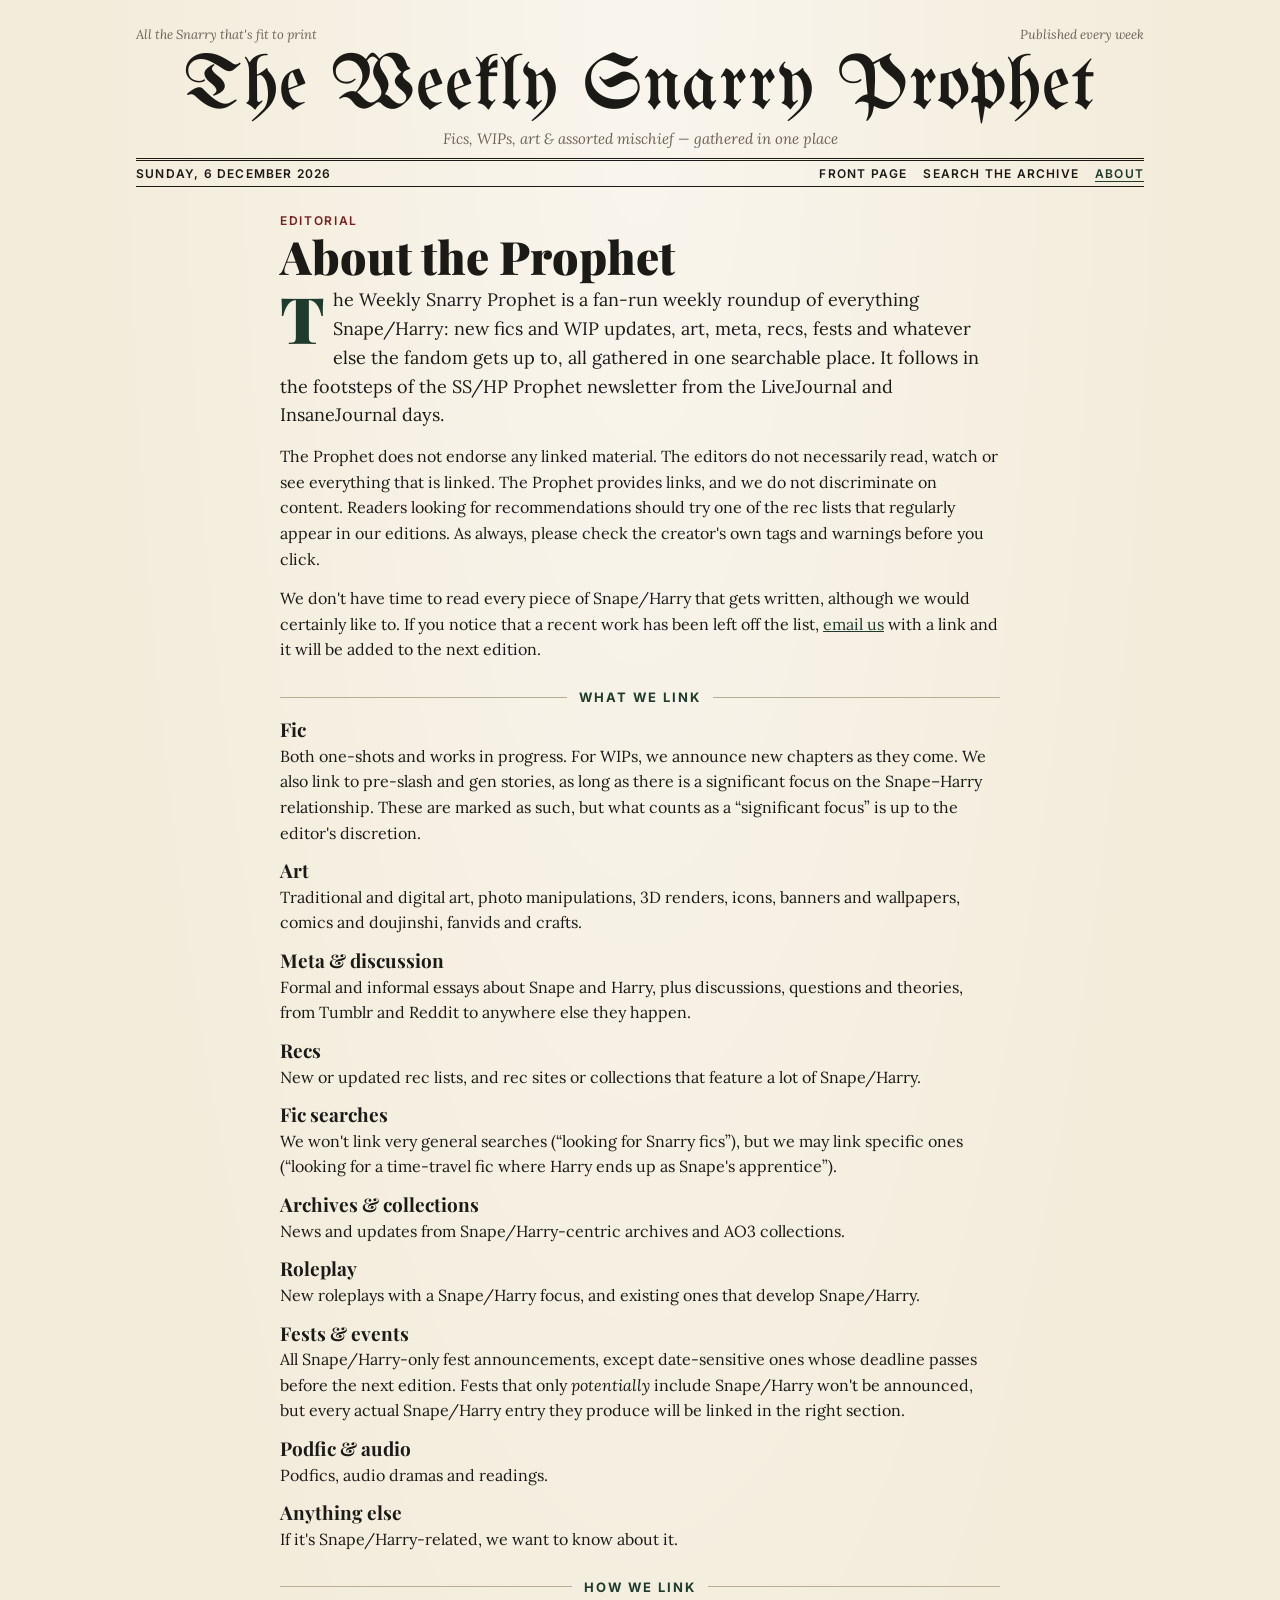
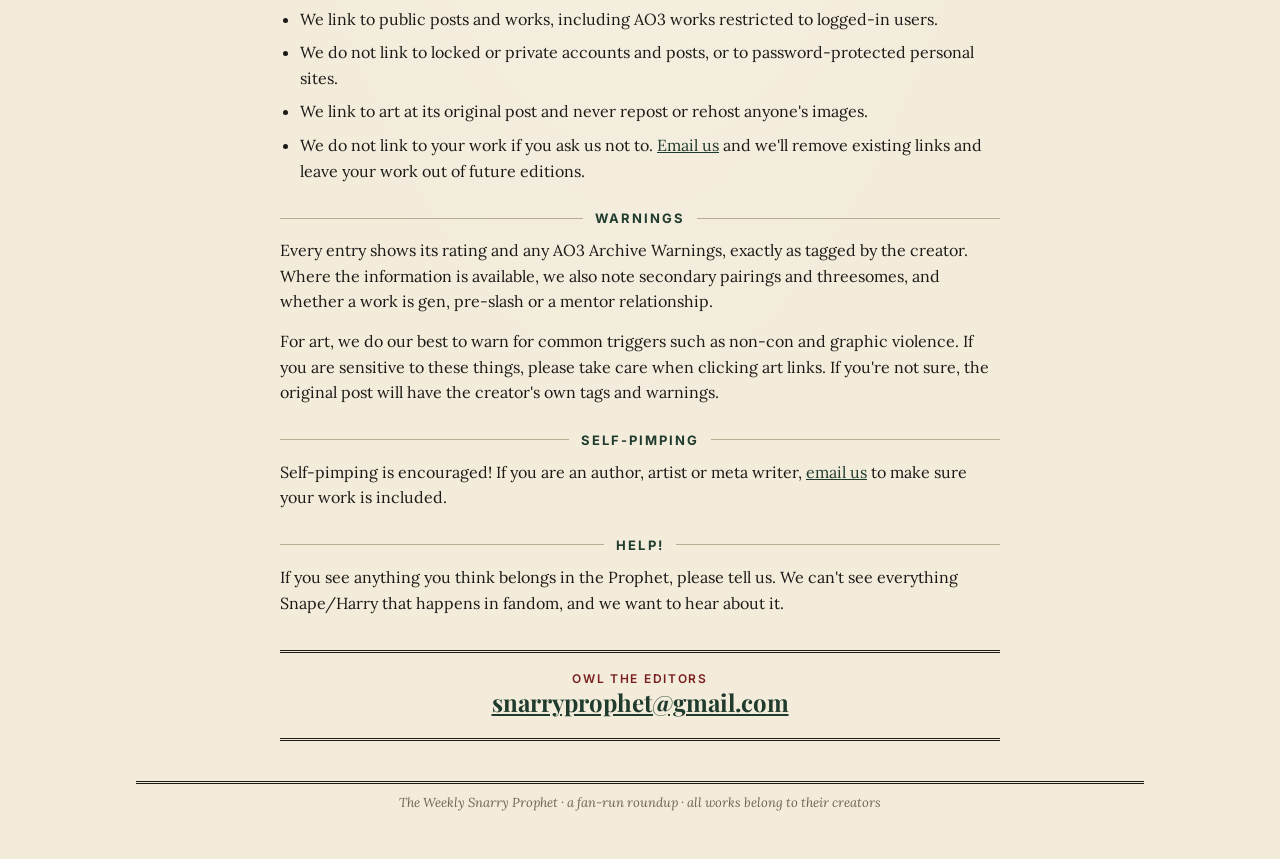
==== about.html @ cd3b4262 "Add files via upload" ====
<!doctype html>
<html lang="en">
<head>
<meta charset="utf-8">
<meta name="viewport" content="width=device-width, initial-scale=1">
<title>About the Prophet · The Weekly Snarry Prophet</title>
<meta name="description" content="What the Weekly Snarry Prophet links to, how, and how to get your work included.">
<link rel="preconnect" href="https://fonts.googleapis.com">
<link rel="preconnect" href="https://fonts.gstatic.com" crossorigin>
<link href="https://fonts.googleapis.com/css2?family=UnifrakturMaguntia&family=Playfair+Display:wght@700;900&family=Lora:ital,wght@0,400;0,600;1,400&family=Inter:wght@400;500;600;700&display=swap" rel="stylesheet">
<link rel="stylesheet" href="style.css?v=5">
<script src="common.js?v=5"></script>
</head>
<body>
<div class="page">
  <header class="masthead">
    <div class="ears"><span>All the Snarry that's fit to print</span><span>Published every week</span></div>
    <h1><a href="index.html">The Weekly Snarry Prophet</a></h1>
    <div class="motto">Fics, WIPs, art &amp; assorted mischief — gathered in one place</div>
    <div class="dateline">
      <span id="today"></span>
      <nav><a href="index.html">Front Page</a><a href="search.html">Search the Archive</a><a href="about.html" class="active">About</a></nav>
    </div>
  </header>

  <main class="prose">
    <div class="kicker">Editorial</div>
    <h2 class="headline">About the Prophet</h2>

    <p class="lede">The Weekly Snarry Prophet is a fan-run weekly roundup of everything Snape/Harry: new fics and WIP updates, art, meta, recs, fests and whatever else the fandom gets up to, all gathered in one searchable place. It follows in the footsteps of the SS/HP Prophet newsletter from the LiveJournal and InsaneJournal days.</p>

    <p>The Prophet does not endorse any linked material. The editors do not necessarily read, watch or see everything that is linked. The Prophet provides links, and we do not discriminate on content. Readers looking for recommendations should try one of the rec lists that regularly appear in our editions. As always, please check the creator's own tags and warnings before you click.</p>

    <p>We don't have time to read every piece of Snape/Harry that gets written, although we would certainly like to. If you notice that a recent work has been left off the list, <a href="mailto:snarryprophet@gmail.com">email us</a> with a link and it will be added to the next edition.</p>

    <div class="rubric">What we link</div>
    <dl class="kinds">
      <dt>Fic</dt>
      <dd>Both one-shots and works in progress. For WIPs, we announce new chapters as they come. We also link to pre-slash and gen stories, as long as there is a significant focus on the Snape–Harry relationship. These are marked as such, but what counts as a “significant focus” is up to the editor's discretion.</dd>
      <dt>Art</dt>
      <dd>Traditional and digital art, photo manipulations, 3D renders, icons, banners and wallpapers, comics and doujinshi, fanvids and crafts.</dd>
      <dt>Meta &amp; discussion</dt>
      <dd>Formal and informal essays about Snape and Harry, plus discussions, questions and theories, from Tumblr and Reddit to anywhere else they happen.</dd>
      <dt>Recs</dt>
      <dd>New or updated rec lists, and rec sites or collections that feature a lot of Snape/Harry.</dd>
      <dt>Fic searches</dt>
      <dd>We won't link very general searches (“looking for Snarry fics”), but we may link specific ones (“looking for a time-travel fic where Harry ends up as Snape's apprentice”).</dd>
      <dt>Archives &amp; collections</dt>
      <dd>News and updates from Snape/Harry-centric archives and AO3 collections.</dd>
      <dt>Roleplay</dt>
      <dd>New roleplays with a Snape/Harry focus, and existing ones that develop Snape/Harry.</dd>
      <dt>Fests &amp; events</dt>
      <dd>All Snape/Harry-only fest announcements, except date-sensitive ones whose deadline passes before the next edition. Fests that only <em>potentially</em> include Snape/Harry won't be announced, but every actual Snape/Harry entry they produce will be linked in the right section.</dd>
      <dt>Podfic &amp; audio</dt>
      <dd>Podfics, audio dramas and readings.</dd>
      <dt>Anything else</dt>
      <dd>If it's Snape/Harry-related, we want to know about it.</dd>
    </dl>

    <div class="rubric">How we link</div>
    <ul class="rules">
      <li>We link to public posts and works, including AO3 works restricted to logged-in users.</li>
      <li>We do not link to locked or private accounts and posts, or to password-protected personal sites.</li>
      <li>We link to art at its original post and never repost or rehost anyone's images.</li>
      <li>We do not link to your work if you ask us not to. <a href="mailto:snarryprophet@gmail.com?subject=Please%20don't%20link%20my%20work">Email us</a> and we'll remove existing links and leave your work out of future editions.</li>
    </ul>

    <div class="rubric">Warnings</div>
    <p>Every entry shows its rating and any AO3 Archive Warnings, exactly as tagged by the creator. Where the information is available, we also note secondary pairings and threesomes, and whether a work is gen, pre-slash or a mentor relationship.</p>
    <p>For art, we do our best to warn for common triggers such as non-con and graphic violence. If you are sensitive to these things, please take care when clicking art links. If you're not sure, the original post will have the creator's own tags and warnings.</p>

    <div class="rubric">Self-pimping</div>
    <p>Self-pimping is encouraged! If you are an author, artist or meta writer, <a href="mailto:snarryprophet@gmail.com?subject=For%20the%20Prophet">email us</a> to make sure your work is included.</p>

    <div class="rubric">Help!</div>
    <p>If you see anything you think belongs in the Prophet, please tell us. We can't see everything Snape/Harry that happens in fandom, and we want to hear about it.</p>

    <div class="contact">
      <div class="kicker">Owl the editors</div>
      <a href="mailto:snarryprophet@gmail.com">snarryprophet@gmail.com</a>
    </div>
  </main>

  <footer>The Weekly Snarry Prophet · a fan-run roundup · all works belong to their creators</footer>
</div>
</body>
</html>
---- style.css ----
/* The Weekly Snarry Prophet – shared styles */
:root{
  --paper:#f3ecdb; --paper-2:#faf5e8; --ink:#1b1a17; --muted:#6b6457; --rule:#b9ad92;
  --green:#1f3b2d; --silver:#8c8f86; --red:#7a1f1f; --chip:#e7dfc9;
  --g:#77a300; --t:#d4a800; --m:#e57b00; --e:#b3001b; --nr:#8a8a8a;
}
*{box-sizing:border-box}
[hidden]{display:none !important}
html{background:var(--paper)}
body{margin:0;color:var(--ink);font:16px/1.6 "Lora",Georgia,serif;
  background:var(--paper) radial-gradient(ellipse at top, rgba(255,255,255,.5), transparent 60%)}
a{color:var(--green)}
.page{max-width:1040px;margin:0 auto;padding:0 16px 48px}

/* ---------- Masthead ---------- */
.masthead{text-align:center;padding:26px 0 0}
.masthead .ears{display:flex;justify-content:space-between;font:italic 13px "Lora",serif;color:var(--muted);gap:10px}
.masthead h1{margin:6px 0 2px;font:400 clamp(38px,8vw,78px)/1 "UnifrakturMaguntia",serif;color:var(--ink);letter-spacing:.01em}
.masthead h1 a{color:inherit;text-decoration:none}
.masthead .motto{font:italic 15px "Lora",serif;color:var(--muted);margin-bottom:10px}
.dateline{border-top:3px double var(--ink);border-bottom:1px solid var(--ink);padding:5px 0;display:flex;justify-content:space-between;
  align-items:center;gap:10px;flex-wrap:wrap;font:600 12px "Inter",sans-serif;text-transform:uppercase;letter-spacing:.1em}
.dateline nav a{color:var(--ink);text-decoration:none;margin-left:16px}
.dateline nav a:first-child{margin-left:0}
.dateline nav a.active,.dateline nav a:hover{color:var(--green);text-decoration:underline;text-underline-offset:3px}

/* ---------- Two-column layout: editions left, sidebar right ---------- */
.layout{display:grid;grid-template-columns:minmax(0,1fr) 290px;gap:0 34px;align-items:start}
.sidebar{border-left:1px solid var(--rule);padding:26px 0 0 26px;min-width:0}

/* ---------- Cover picture (top of sidebar) ---------- */
.hero{margin:0 0 6px}
.hero img{display:block;width:calc(100% - 10px);height:auto;border:1px solid var(--ink);outline:1px solid var(--ink);outline-offset:4px;margin:5px}
/* Black & white "printed" look that takes on the paper colour */
.hero.printed img{filter:grayscale(1) sepia(.18) contrast(1.18) brightness(1.03);mix-blend-mode:multiply}
.hero figcaption{margin-top:10px;font:italic 13px "Lora",serif;color:var(--muted);text-align:right}

/* ---------- Edition (one week) ---------- */
.edition{padding:26px 0 30px;border-bottom:3px double var(--rule)}
.edition:last-of-type{border-bottom:none}
.kicker{font:600 12px "Inter",sans-serif;letter-spacing:.14em;text-transform:uppercase;color:var(--red)}
.headline{font:900 clamp(30px,5vw,46px)/1.05 "Playfair Display",Georgia,serif;margin:4px 0 6px}
.standfirst{font:italic 16px "Lora",serif;color:var(--muted);margin:0 0 6px}
.rubric{display:flex;align-items:center;gap:12px;margin:26px 0 12px;font:700 13px "Inter",sans-serif;letter-spacing:.16em;text-transform:uppercase;color:var(--green)}
.rubric::before,.rubric::after{content:"";flex:1;border-top:1px solid var(--rule)}
.rubric .n{font-weight:500;color:var(--muted);letter-spacing:.05em}

/* Columns of articles, divided by thin rules like a newspaper */
.columns{display:grid;grid-template-columns:repeat(auto-fill,minmax(280px,1fr));gap:0 28px}
.item{padding:10px 0 14px;border-bottom:1px solid var(--rule);break-inside:avoid}
.item .top{display:flex;gap:9px;align-items:flex-start}
.rating{flex:0 0 auto;width:22px;height:22px;border-radius:3px;color:#fff;font:600 12px "Inter",sans-serif;display:grid;place-items:center;margin-top:4px}
.item h3{margin:0;font:700 20px/1.2 "Playfair Display",Georgia,serif}
.item h3 a{color:var(--ink);text-decoration:none}
.item h3 a:hover{color:var(--green);text-decoration:underline}
.by{font:italic 14px "Lora",serif;color:var(--muted)}
.chips{display:flex;flex-wrap:wrap;gap:5px;margin:7px 0 0}
.chip{background:var(--chip);border-radius:2px;padding:0 7px;font:12px/1.7 "Inter",sans-serif}
.chip.warn{background:#f1d9d6;color:var(--red)}
.chip.kind{background:var(--green);color:#efe7cf}
.notes{margin:6px 0 0;font-size:15px}
.added{font:12px "Inter",sans-serif;color:var(--muted);margin-top:5px}

/* One-line entries on the front page, stacked under each other */
.stack .item.line{padding:9px 0}
.item.line .row{display:flex;flex-wrap:wrap;align-items:center;gap:6px 8px}
.item.line .rating{margin-top:0}
.item.line h3{margin-right:2px}
.item.line .by{margin-right:4px}
.item.line .notes{margin:4px 0 0}
.item.line.rated .notes{margin-left:30px}

/* ---------- Pager & archive ---------- */
.pager{display:flex;justify-content:space-between;align-items:center;gap:10px;border-top:1px solid var(--ink);border-bottom:1px solid var(--ink);padding:8px 0;margin-top:6px;font:600 13px "Inter",sans-serif;text-transform:uppercase;letter-spacing:.08em}
.pager button{background:none;border:none;font:inherit;color:var(--green);cursor:pointer;padding:4px 0;text-transform:inherit;letter-spacing:inherit}
.pager button:disabled{color:var(--rule);cursor:default}
.pager .pg{color:var(--muted);font-weight:500}
.archive{margin-top:22px}
.archive .rubric{margin-top:0}
.archive .month{font:700 12px "Inter",sans-serif;letter-spacing:.1em;text-transform:uppercase;color:var(--muted);margin:14px 0 2px}
.archive ul{list-style:none;margin:0;padding:0}
.archive li{border-bottom:1px dashed var(--rule)}
.archive a{display:flex;justify-content:space-between;align-items:baseline;gap:10px;padding:6px 2px;text-decoration:none;color:var(--ink)}
.archive a:hover .wt{text-decoration:underline}
.archive li.current .wt{color:var(--green)}
.wt{display:block;font:700 17px/1.2 "Playfair Display",Georgia,serif}
.wr{display:block;font:italic 13px "Lora",serif;color:var(--muted)}
.wc{font:13px "Inter",sans-serif;color:var(--muted);white-space:nowrap}

/* ---------- Search page ---------- */
.searchbox{width:100%;padding:12px 14px;font:17px "Lora",serif;border:1px solid var(--ink);background:var(--paper-2);color:var(--ink);margin-top:22px}
.filters{display:grid;grid-template-columns:repeat(auto-fill,minmax(150px,1fr));gap:8px;margin:10px 0}
select{width:100%;padding:8px 10px;border:1px solid var(--rule);background:var(--paper-2);color:var(--ink);font:14px "Inter",sans-serif}
.searchbox:focus,select:focus,button:focus-visible,a:focus-visible{outline:2px solid var(--green);outline-offset:2px}
.bar{display:flex;justify-content:space-between;gap:10px;flex-wrap:wrap;font:13px "Inter",sans-serif;color:var(--muted);margin:6px 0 4px}
.linkbtn{background:none;border:none;color:var(--green);font:inherit;cursor:pointer;text-decoration:underline;padding:0}
.more{display:block;margin:18px auto;padding:9px 20px;border:1px solid var(--green);background:transparent;color:var(--green);font:600 14px "Inter",sans-serif;cursor:pointer}
.msg{padding:40px 10px;text-align:center;color:var(--muted);font-style:italic}

footer{margin-top:40px;border-top:3px double var(--ink);padding-top:10px;text-align:center;font:italic 13px "Lora",serif;color:var(--muted)}

/* Narrow screens: one column – cover picture on top, Past Editions at the bottom */
@media (max-width:820px){
  .layout{display:flex;flex-direction:column}
  .sidebar{display:contents}
  .hero{order:-1;margin:22px auto 0;max-width:480px;width:100%}
  .archive{order:2;margin-top:34px;width:100%}
  .hero img{max-height:60vh;object-fit:cover}
}
@media (max-width:600px){
  .masthead .ears{display:none}
  .dateline{justify-content:center}
  .dateline nav a{margin-left:12px}
}

/* ---------- About page ---------- */
.prose{max-width:720px;margin:0 auto;padding-top:26px}
.prose p{margin:0 0 14px}
.prose .lede{font-size:18px}
.prose .lede::first-letter{float:left;font:900 64px/.82 "Playfair Display",Georgia,serif;padding:6px 8px 0 0;color:var(--green)}
.kinds{margin:0}
.kinds dt{font:700 19px/1.3 "Playfair Display",Georgia,serif;margin-top:12px}
.kinds dd{margin:2px 0 0}
.rules{margin:0;padding-left:20px}
.rules li{margin-bottom:8px}
.contact{margin:34px 0 0;padding:18px;text-align:center;border-top:3px double var(--ink);border-bottom:3px double var(--ink)}
.contact a{font:700 clamp(18px,4vw,24px) "Playfair Display",Georgia,serif;color:var(--green);word-break:break-word}
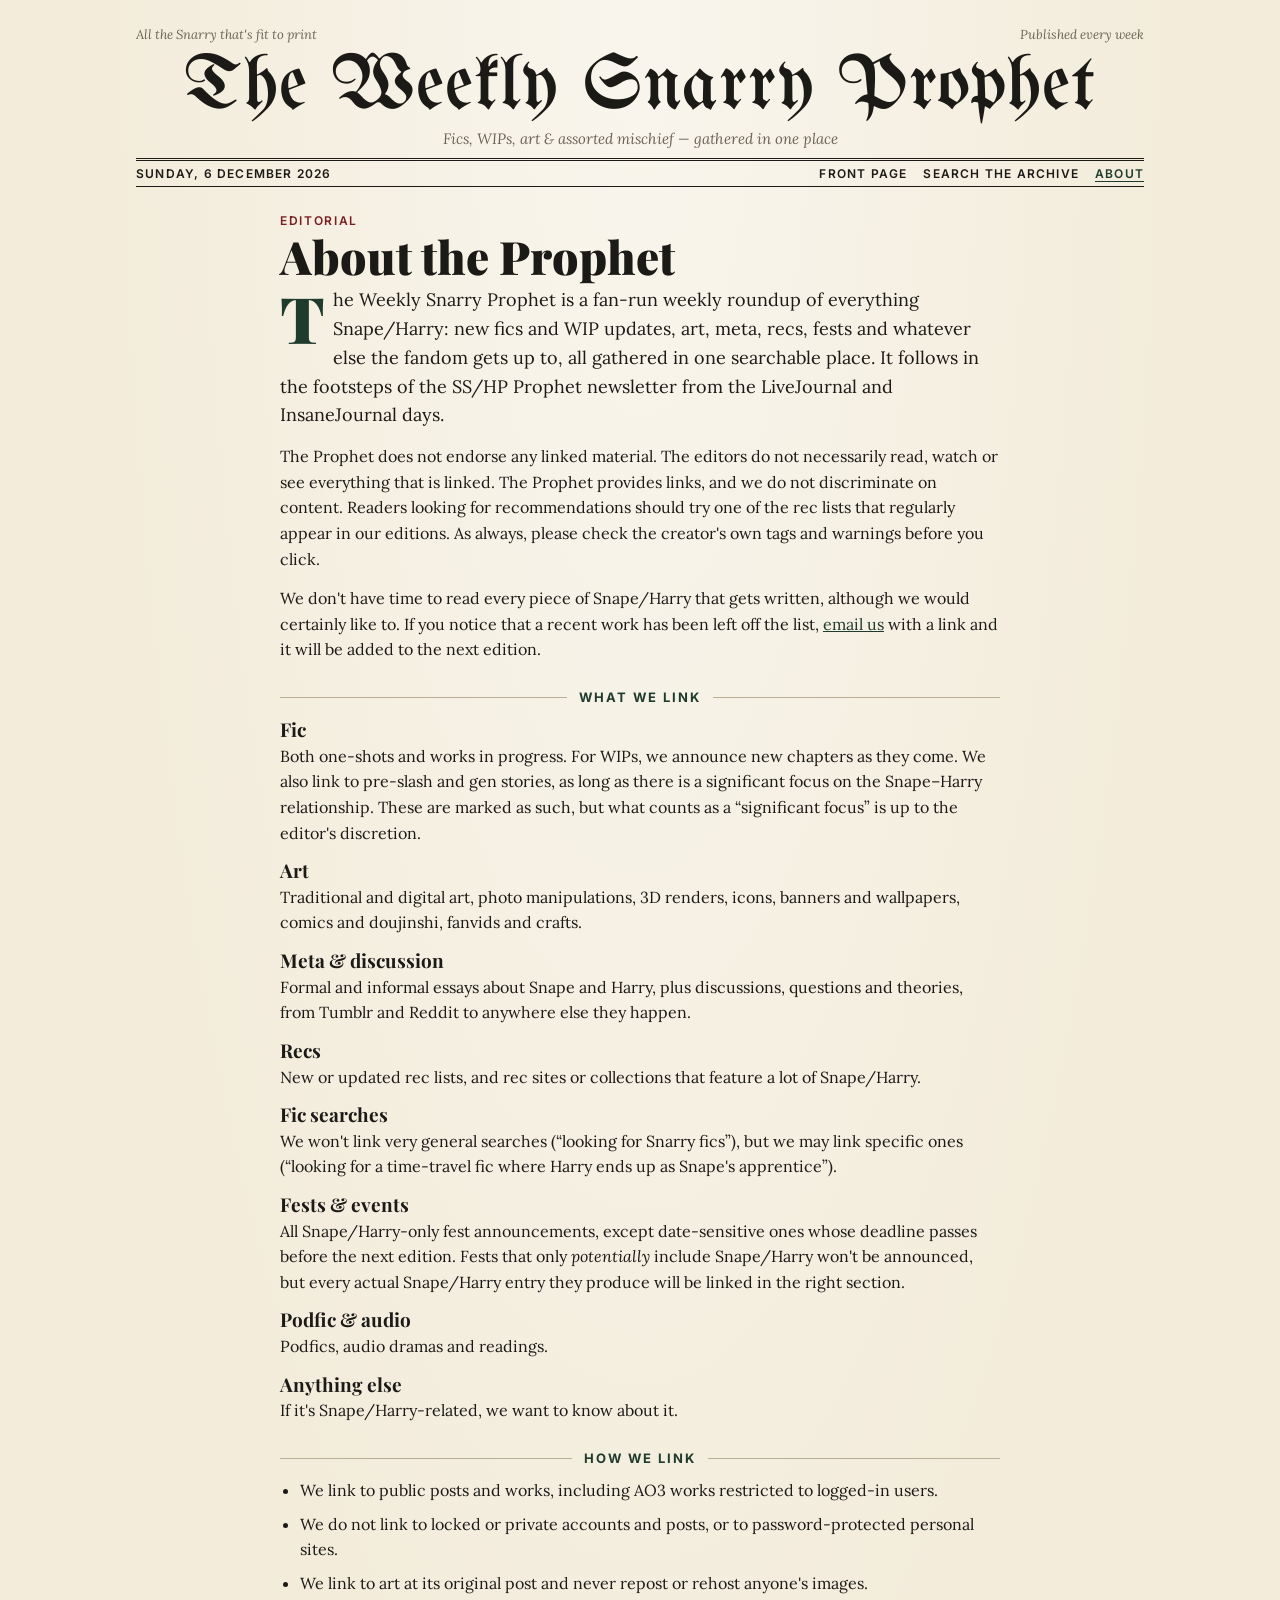
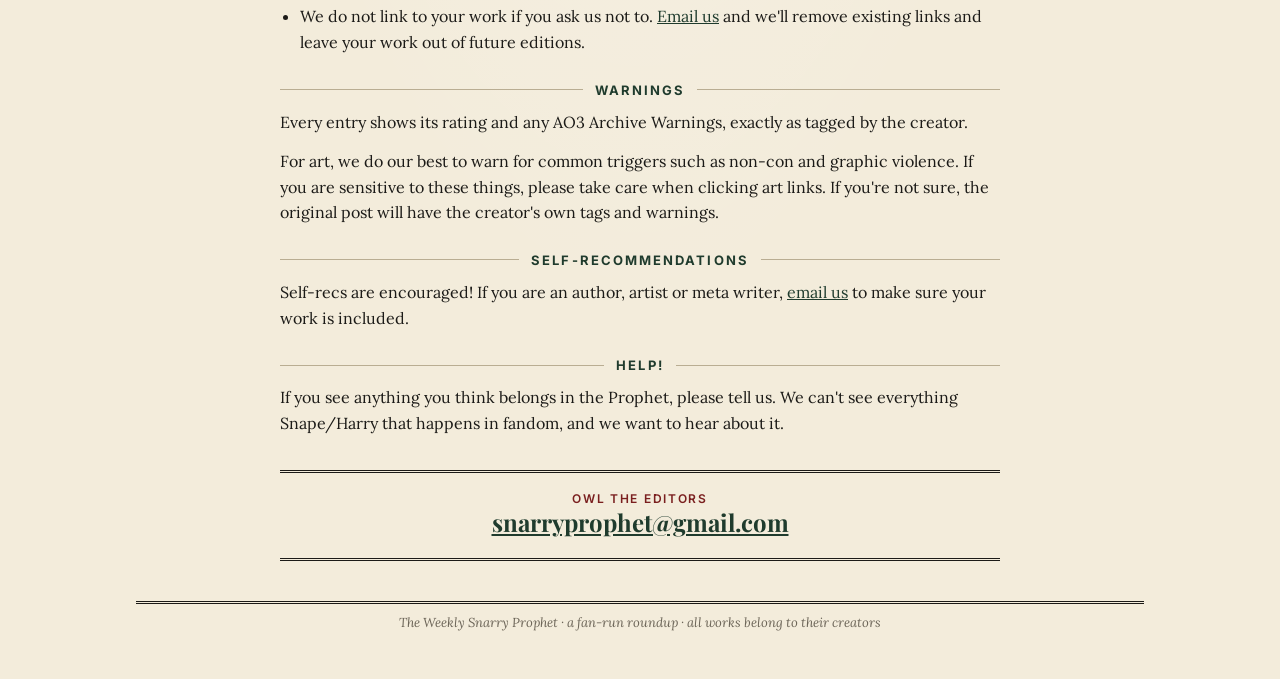
==== commit f7bacc62: "Update about.html" ====
--- a/about.html
+++ b/about.html
@@ -45,10 +45,6 @@
       <dd>New or updated rec lists, and rec sites or collections that feature a lot of Snape/Harry.</dd>
       <dt>Fic searches</dt>
       <dd>We won't link very general searches (“looking for Snarry fics”), but we may link specific ones (“looking for a time-travel fic where Harry ends up as Snape's apprentice”).</dd>
-      <dt>Archives &amp; collections</dt>
-      <dd>News and updates from Snape/Harry-centric archives and AO3 collections.</dd>
-      <dt>Roleplay</dt>
-      <dd>New roleplays with a Snape/Harry focus, and existing ones that develop Snape/Harry.</dd>
       <dt>Fests &amp; events</dt>
       <dd>All Snape/Harry-only fest announcements, except date-sensitive ones whose deadline passes before the next edition. Fests that only <em>potentially</em> include Snape/Harry won't be announced, but every actual Snape/Harry entry they produce will be linked in the right section.</dd>
       <dt>Podfic &amp; audio</dt>
@@ -66,11 +62,11 @@
     </ul>
 
     <div class="rubric">Warnings</div>
-    <p>Every entry shows its rating and any AO3 Archive Warnings, exactly as tagged by the creator. Where the information is available, we also note secondary pairings and threesomes, and whether a work is gen, pre-slash or a mentor relationship.</p>
+    <p>Every entry shows its rating and any AO3 Archive Warnings, exactly as tagged by the creator.</p>
     <p>For art, we do our best to warn for common triggers such as non-con and graphic violence. If you are sensitive to these things, please take care when clicking art links. If you're not sure, the original post will have the creator's own tags and warnings.</p>
 
-    <div class="rubric">Self-pimping</div>
-    <p>Self-pimping is encouraged! If you are an author, artist or meta writer, <a href="mailto:snarryprophet@gmail.com?subject=For%20the%20Prophet">email us</a> to make sure your work is included.</p>
+    <div class="rubric">Self-recommendations</div>
+    <p>Self-recs are encouraged! If you are an author, artist or meta writer, <a href="mailto:snarryprophet@gmail.com?subject=For%20the%20Prophet">email us</a> to make sure your work is included.</p>
 
     <div class="rubric">Help!</div>
     <p>If you see anything you think belongs in the Prophet, please tell us. We can't see everything Snape/Harry that happens in fandom, and we want to hear about it.</p>
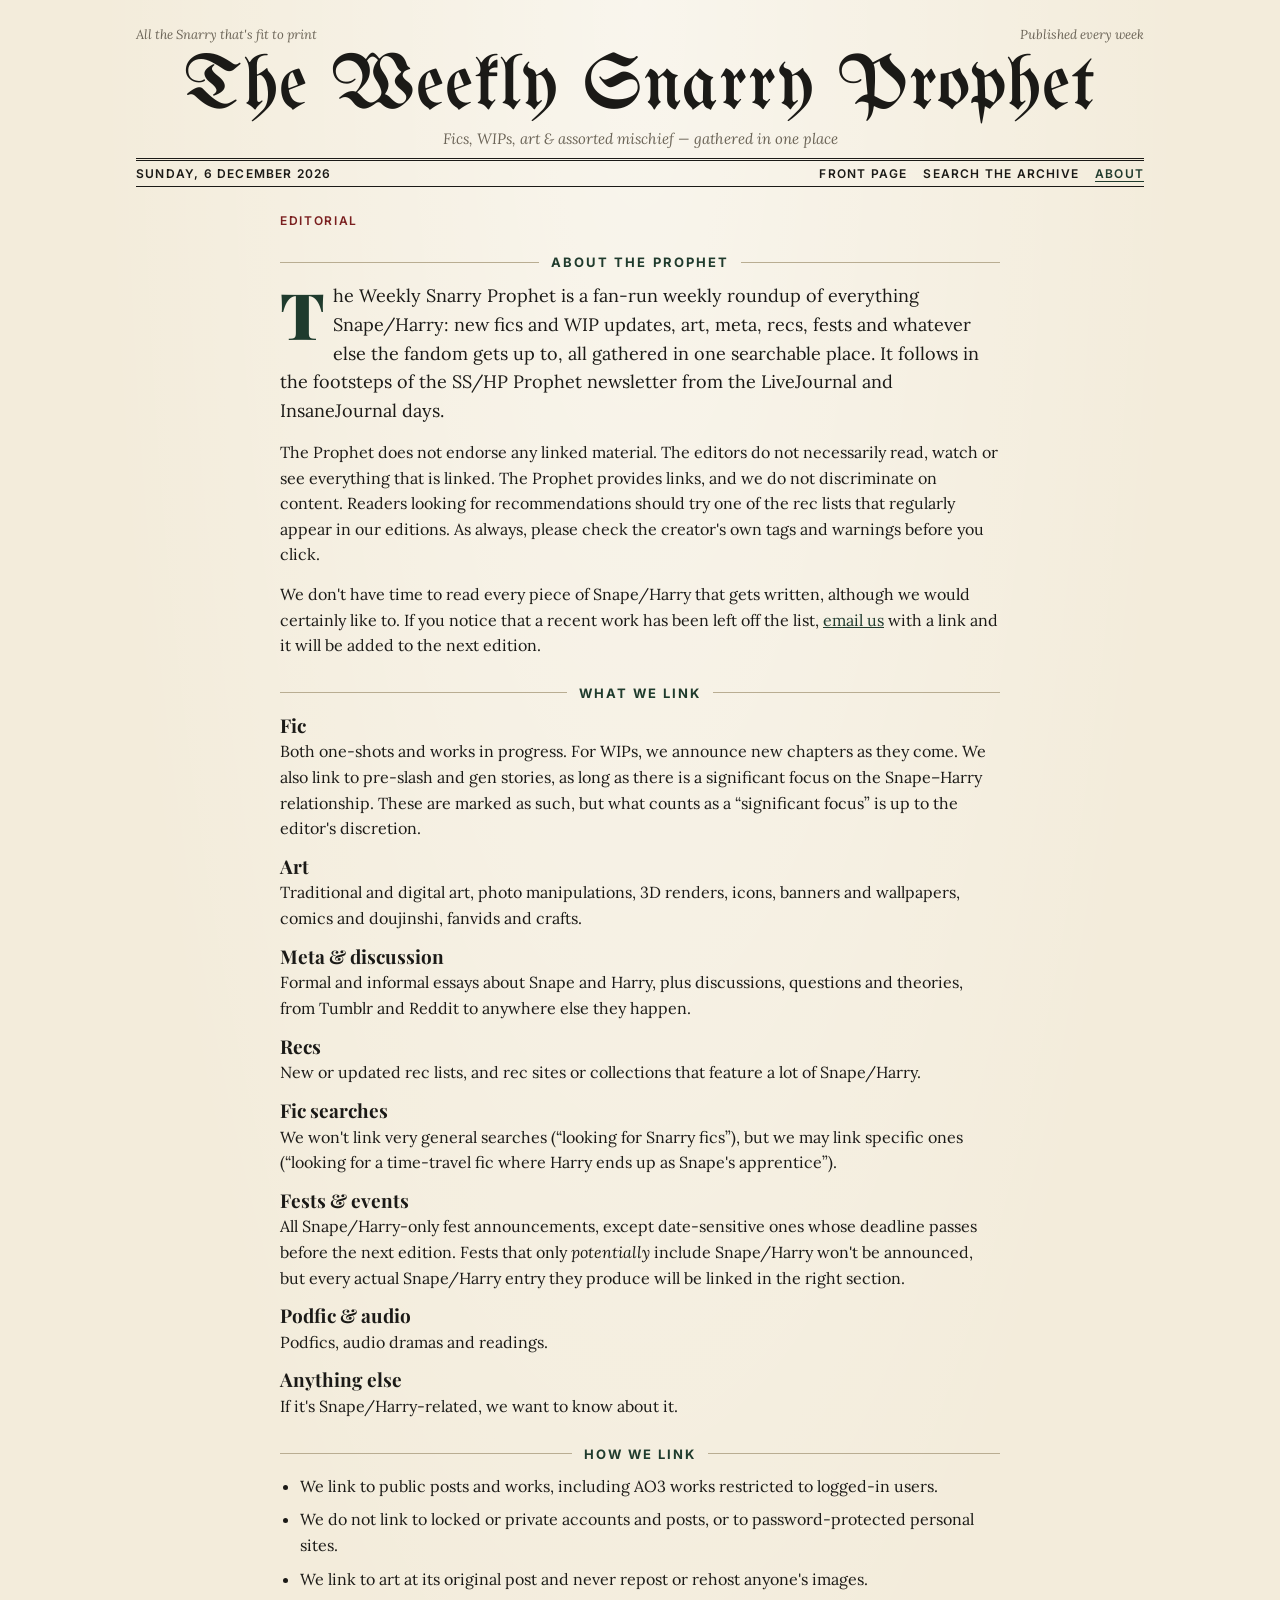
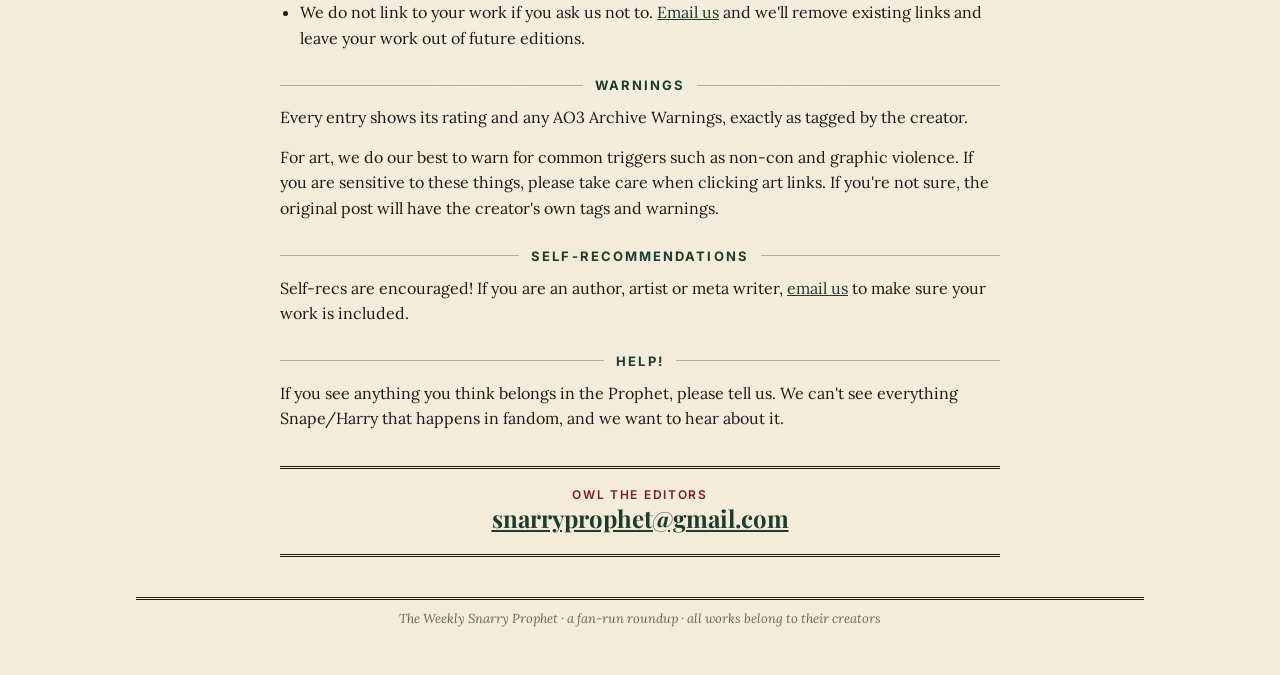
==== commit a14306d8: "Update about.html" ====
--- a/about.html
+++ b/about.html
@@ -25,7 +25,7 @@
 
   <main class="prose">
     <div class="kicker">Editorial</div>
-    <h2 class="headline">About the Prophet</h2>
+    <div class="rubric">About The Prophet</div>
 
     <p class="lede">The Weekly Snarry Prophet is a fan-run weekly roundup of everything Snape/Harry: new fics and WIP updates, art, meta, recs, fests and whatever else the fandom gets up to, all gathered in one searchable place. It follows in the footsteps of the SS/HP Prophet newsletter from the LiveJournal and InsaneJournal days.</p>
 
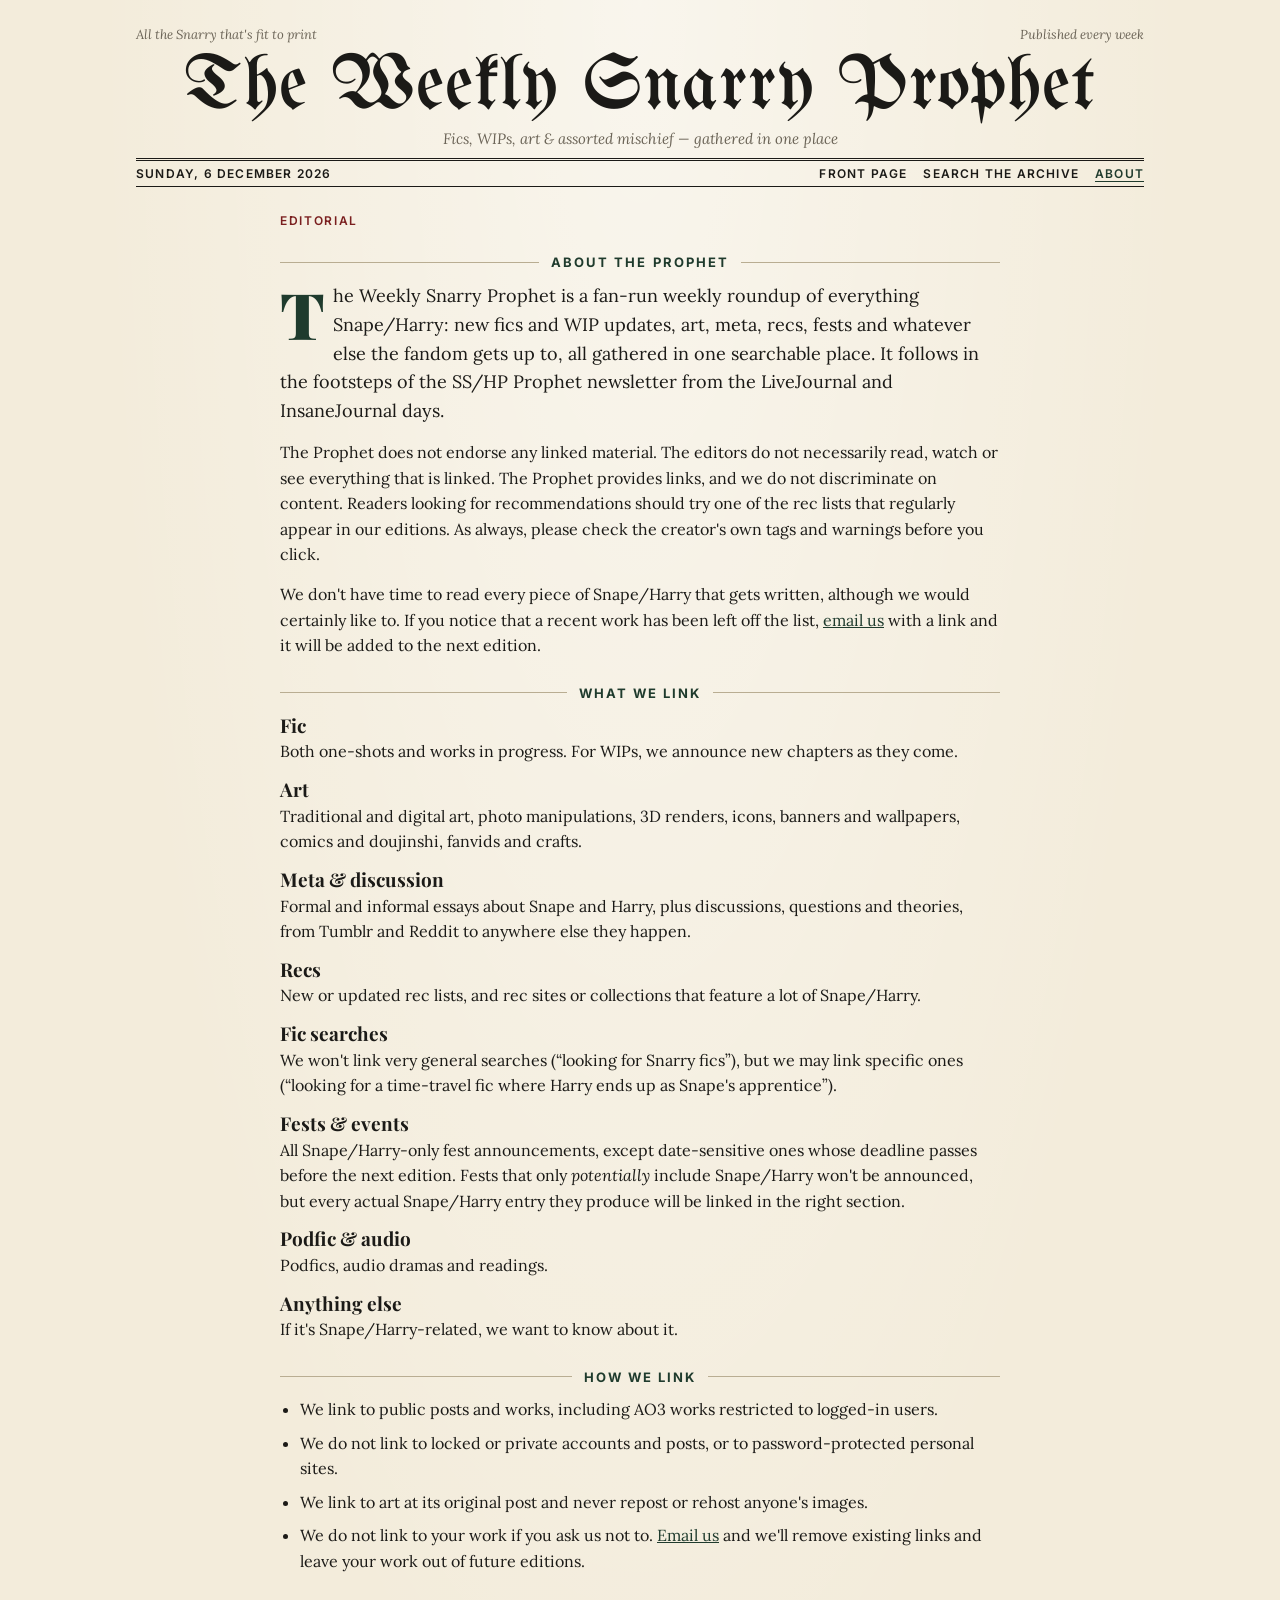
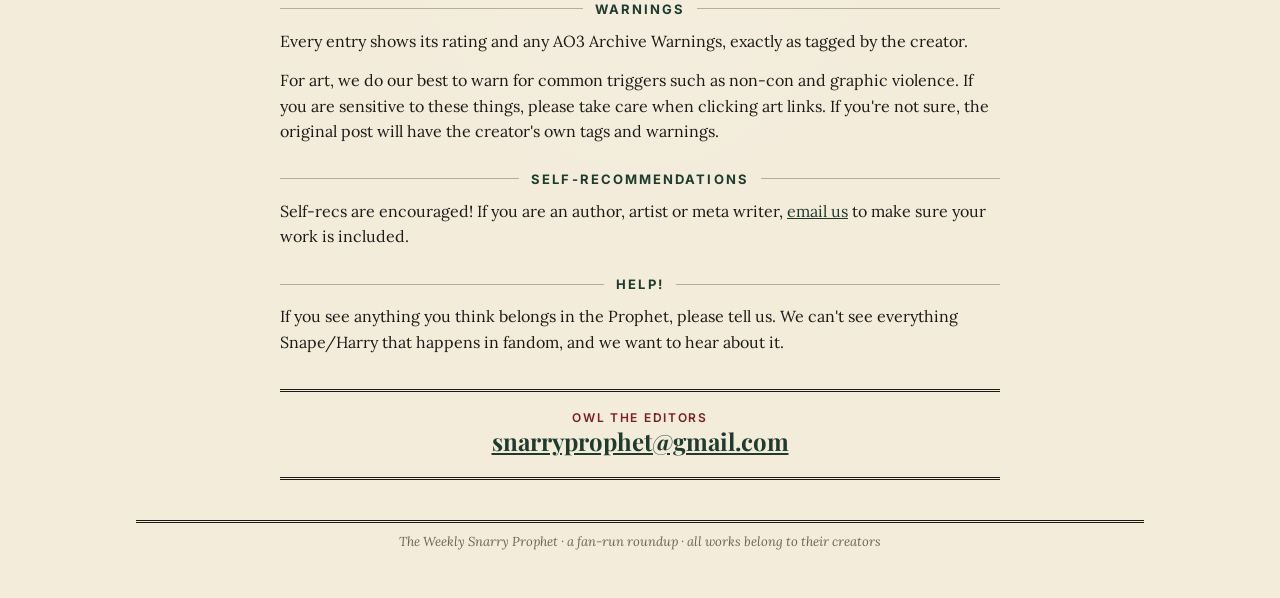
==== commit d194185b: "Update about.html" ====
--- a/about.html
+++ b/about.html
@@ -36,7 +36,7 @@
     <div class="rubric">What we link</div>
     <dl class="kinds">
       <dt>Fic</dt>
-      <dd>Both one-shots and works in progress. For WIPs, we announce new chapters as they come. We also link to pre-slash and gen stories, as long as there is a significant focus on the Snape–Harry relationship. These are marked as such, but what counts as a “significant focus” is up to the editor's discretion.</dd>
+      <dd>Both one-shots and works in progress. For WIPs, we announce new chapters as they come.</dd>
       <dt>Art</dt>
       <dd>Traditional and digital art, photo manipulations, 3D renders, icons, banners and wallpapers, comics and doujinshi, fanvids and crafts.</dd>
       <dt>Meta &amp; discussion</dt>
